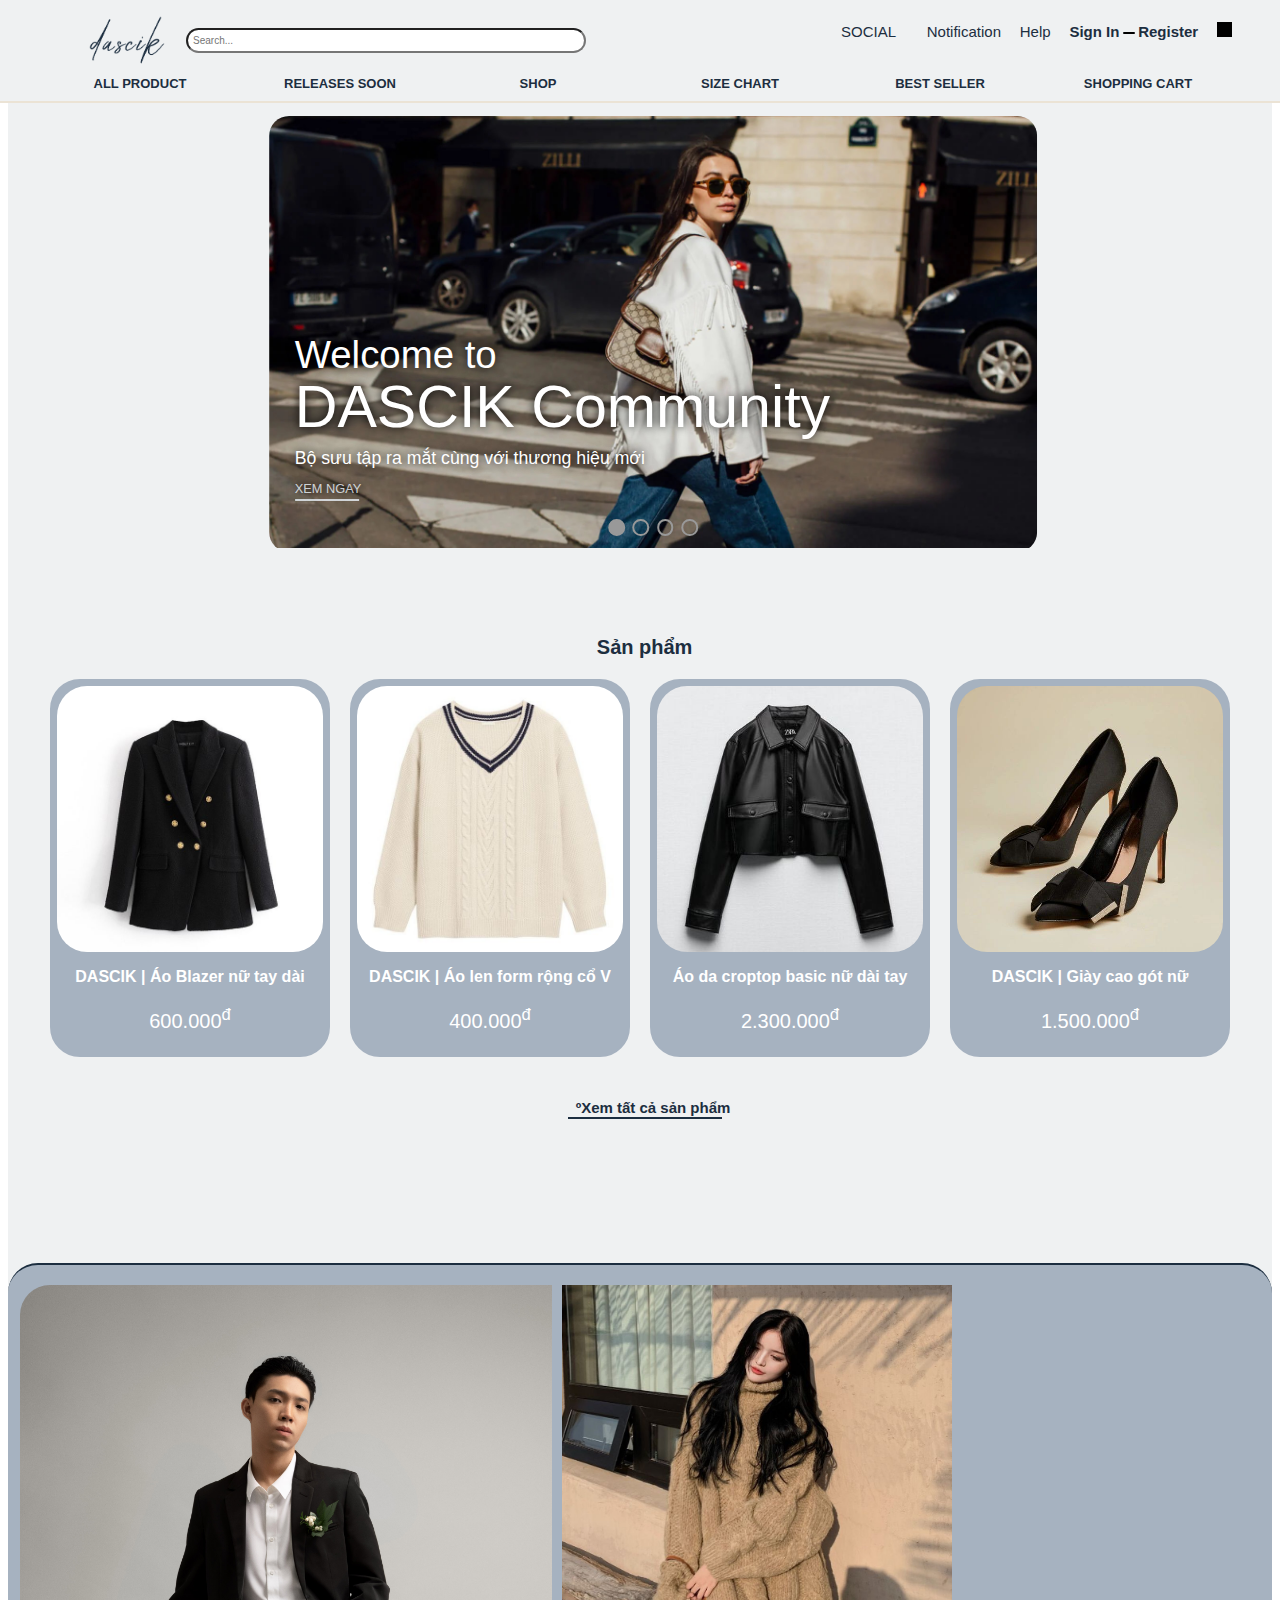
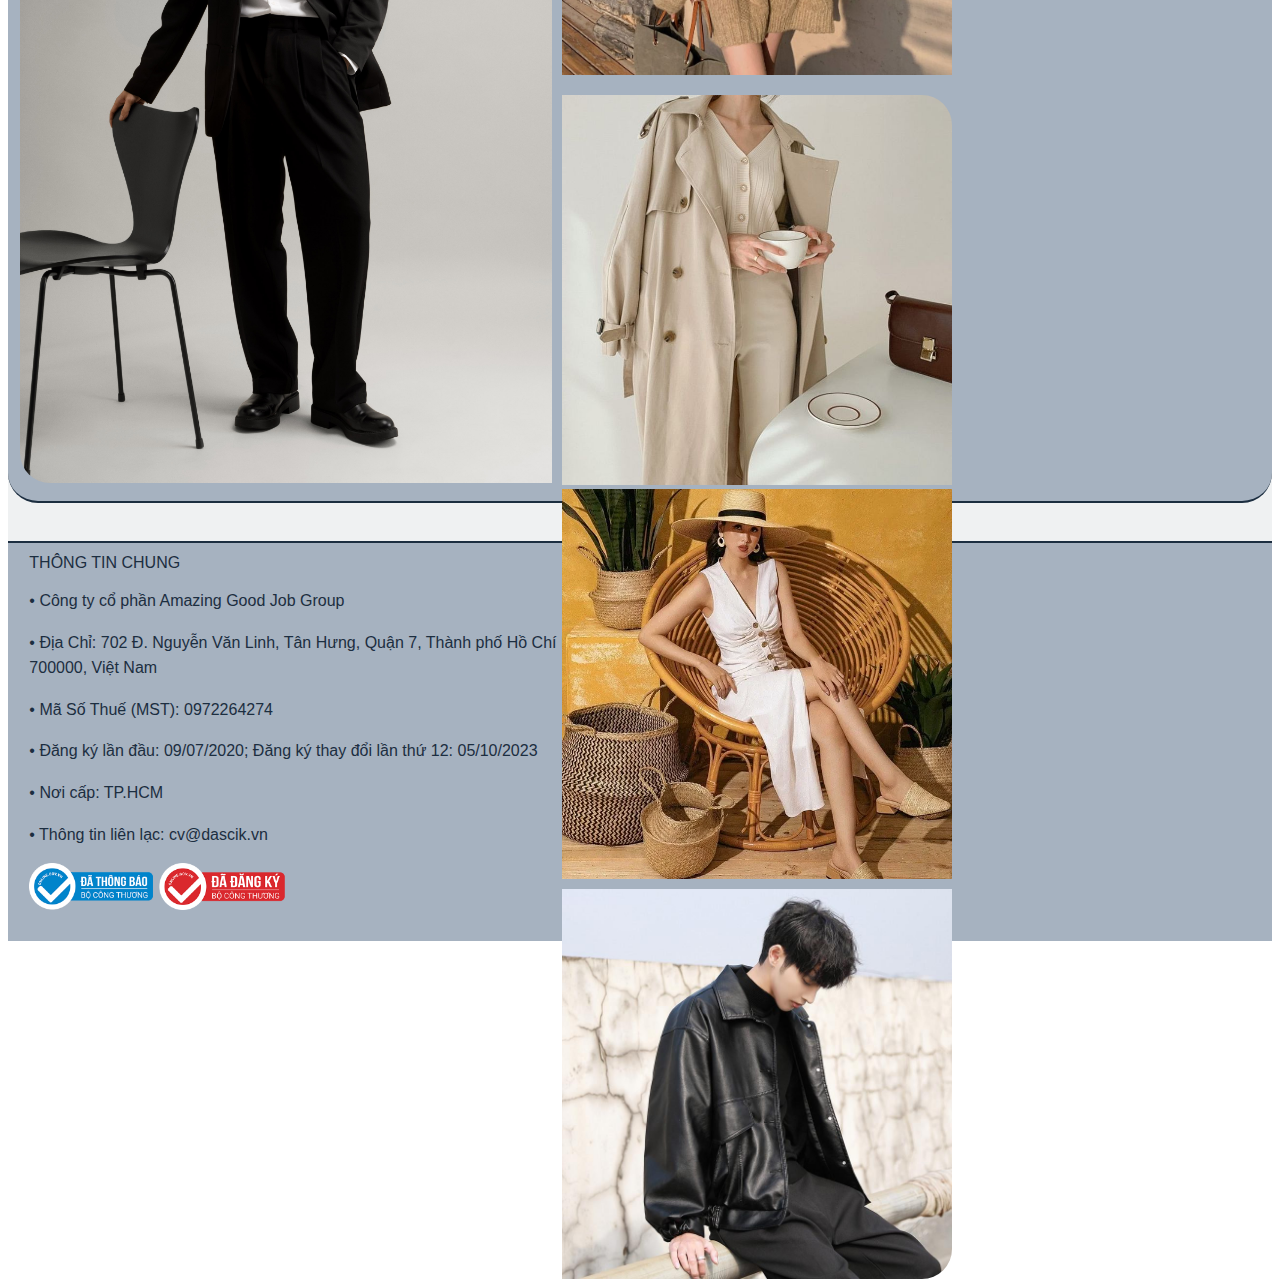
==== index.html @ e576ac77 "upload source code" ====
<!DOCTYPE html>
<html lang="en">

<head>
    <meta charset="UTF-8">
    <meta http-equiv="X-UA-Compatible" content="IE=edge">
    <meta name="viewport" content="width=device-width, initial-scale=1.0">
    <link rel="stylesheet" href="https://cdnjs.cloudflare.com/ajax/libs/normalize/8.0.1/normalize.min.css"
        integrity="sha512-NhSC1YmyruXifcj/KFRWoC561YpHpc5Jtzgvbuzx5VozKpWvQ+4nXhPdFgmx8xqexRcpAglTj9sIBWINXa8x5w=="
        crossorigin="anonymous" referrerpolicy="no-referrer" />
    <link rel="stylesheet" href="/assets/css/base.css">
    <link rel="stylesheet" href="/assets/css/main.css">
    <link rel="stylesheet" href="https://cdnjs.cloudflare.com/ajax/libs/font-awesome/6.4.2/css/all.min.css"
        integrity="sha512-z3gLpd7yknf1YoNbCzqRKc4qyor8gaKU1qmn+CShxbuBusANI9QpRohGBreCFkKxLhei6S9CQXFEbbKuqLg0DA=="
        crossorigin="anonymous" referrerpolicy="no-referrer" />
    <link rel='shortcut icon' href='/assets/Logo Files/For Web/favicon.ico' />
    <title>DASCIK</title>
</head>

<body data-bs-spy="scroll" data-bs-target="#navbar" data-bs-root-margin="0px 0px -40%" data-bs-smooth-scroll="true"
    tabindex="0">
    <svg xmlns="http://www.w3.org/2000/svg" style="display: none;">
        <symbol id="search" xmlns="http://www.w3.org/2000/svg" viewBox="0 0 32 32">
            <title>Search</title>
            <path fill="currentColor"
                d="M19 3C13.488 3 9 7.488 9 13c0 2.395.84 4.59 2.25 6.313L3.281 27.28l1.439 1.44l7.968-7.969A9.922 9.922 0 0 0 19 23c5.512 0 10-4.488 10-10S24.512 3 19 3zm0 2c4.43 0 8 3.57 8 8s-3.57 8-8 8s-8-3.57-8-8s3.57-8 8-8z" />
        </symbol>
        <symbol xmlns="http://www.w3.org/2000/svg" id="user" viewBox="0 0 16 16">
            <path d="M3 14s-1 0-1-1 1-4 6-4 6 3 6 4-1 1-1 1H3Zm5-6a3 3 0 1 0 0-6 3 3 0 0 0 0 6Z" />
        </symbol>
        <symbol xmlns="http://www.w3.org/2000/svg" id="cart" viewBox="0 0 16 16">
            <path
                d="M0 1.5A.5.5 0 0 1 .5 1H2a.5.5 0 0 1 .485.379L2.89 3H14.5a.5.5 0 0 1 .491.592l-1.5 8A.5.5 0 0 1 13 12H4a.5.5 0 0 1-.491-.408L2.01 3.607 1.61 2H.5a.5.5 0 0 1-.5-.5zM5 12a2 2 0 1 0 0 4 2 2 0 0 0 0-4zm7 0a2 2 0 1 0 0 4 2 2 0 0 0 0-4zm-7 1a1 1 0 1 1 0 2 1 1 0 0 1 0-2zm7 0a1 1 0 1 1 0 2 1 1 0 0 1 0-2z" />
        </symbol>
        <svg xmlns="http://www.w3.org/2000/svg" id="chevron-left" viewBox="0 0 16 16">
            <path fill-rule="evenodd"
                d="M11.354 1.646a.5.5 0 0 1 0 .708L5.707 8l5.647 5.646a.5.5 0 0 1-.708.708l-6-6a.5.5 0 0 1 0-.708l6-6a.5.5 0 0 1 .708 0z" />
        </svg>
        <symbol xmlns="http://www.w3.org/2000/svg" id="chevron-right" viewBox="0 0 16 16">
            <path fill-rule="evenodd"
                d="M4.646 1.646a.5.5 0 0 1 .708 0l6 6a.5.5 0 0 1 0 .708l-6 6a.5.5 0 0 1-.708-.708L10.293 8 4.646 2.354a.5.5 0 0 1 0-.708z" />
        </symbol>
        <symbol xmlns="http://www.w3.org/2000/svg" id="cart-outline" viewBox="0 0 16 16">
            <path
                d="M0 1.5A.5.5 0 0 1 .5 1H2a.5.5 0 0 1 .485.379L2.89 3H14.5a.5.5 0 0 1 .49.598l-1 5a.5.5 0 0 1-.465.401l-9.397.472L4.415 11H13a.5.5 0 0 1 0 1H4a.5.5 0 0 1-.491-.408L2.01 3.607 1.61 2H.5a.5.5 0 0 1-.5-.5zM3.102 4l.84 4.479 9.144-.459L13.89 4H3.102zM5 12a2 2 0 1 0 0 4 2 2 0 0 0 0-4zm7 0a2 2 0 1 0 0 4 2 2 0 0 0 0-4zm-7 1a1 1 0 1 1 0 2 1 1 0 0 1 0-2zm7 0a1 1 0 1 1 0 2 1 1 0 0 1 0-2z" />
        </symbol>
        <symbol xmlns="http://www.w3.org/2000/svg" id="quality" viewBox="0 0 16 16">
            <path
                d="M9.669.864 8 0 6.331.864l-1.858.282-.842 1.68-1.337 1.32L2.6 6l-.306 1.854 1.337 1.32.842 1.68 1.858.282L8 12l1.669-.864 1.858-.282.842-1.68 1.337-1.32L13.4 6l.306-1.854-1.337-1.32-.842-1.68L9.669.864zm1.196 1.193.684 1.365 1.086 1.072L12.387 6l.248 1.506-1.086 1.072-.684 1.365-1.51.229L8 10.874l-1.355-.702-1.51-.229-.684-1.365-1.086-1.072L3.614 6l-.25-1.506 1.087-1.072.684-1.365 1.51-.229L8 1.126l1.356.702 1.509.229z" />
            <path d="M4 11.794V16l4-1 4 1v-4.206l-2.018.306L8 13.126 6.018 12.1 4 11.794z" />
        </symbol>
        <symbol xmlns="http://www.w3.org/2000/svg" id="price-tag" viewBox="0 0 16 16">
            <path d="M6 4.5a1.5 1.5 0 1 1-3 0 1.5 1.5 0 0 1 3 0zm-1 0a.5.5 0 1 0-1 0 .5.5 0 0 0 1 0z" />
            <path
                d="M2 1h4.586a1 1 0 0 1 .707.293l7 7a1 1 0 0 1 0 1.414l-4.586 4.586a1 1 0 0 1-1.414 0l-7-7A1 1 0 0 1 1 6.586V2a1 1 0 0 1 1-1zm0 5.586 7 7L13.586 9l-7-7H2v4.586z" />
        </symbol>
        <symbol xmlns="http://www.w3.org/2000/svg" id="shield-plus" viewBox="0 0 16 16">
            <path
                d="M5.338 1.59a61.44 61.44 0 0 0-2.837.856.481.481 0 0 0-.328.39c-.554 4.157.726 7.19 2.253 9.188a10.725 10.725 0 0 0 2.287 2.233c.346.244.652.42.893.533.12.057.218.095.293.118a.55.55 0 0 0 .101.025.615.615 0 0 0 .1-.025c.076-.023.174-.061.294-.118.24-.113.547-.29.893-.533a10.726 10.726 0 0 0 2.287-2.233c1.527-1.997 2.807-5.031 2.253-9.188a.48.48 0 0 0-.328-.39c-.651-.213-1.75-.56-2.837-.855C9.552 1.29 8.531 1.067 8 1.067c-.53 0-1.552.223-2.662.524zM5.072.56C6.157.265 7.31 0 8 0s1.843.265 2.928.56c1.11.3 2.229.655 2.887.87a1.54 1.54 0 0 1 1.044 1.262c.596 4.477-.787 7.795-2.465 9.99a11.775 11.775 0 0 1-2.517 2.453 7.159 7.159 0 0 1-1.048.625c-.28.132-.581.24-.829.24s-.548-.108-.829-.24a7.158 7.158 0 0 1-1.048-.625 11.777 11.777 0 0 1-2.517-2.453C1.928 10.487.545 7.169 1.141 2.692A1.54 1.54 0 0 1 2.185 1.43 62.456 62.456 0 0 1 5.072.56z" />
            <path
                d="M8 4.5a.5.5 0 0 1 .5.5v1.5H10a.5.5 0 0 1 0 1H8.5V9a.5.5 0 0 1-1 0V7.5H6a.5.5 0 0 1 0-1h1.5V5a.5.5 0 0 1 .5-.5z" />
        </symbol>
        <symbol xmlns="http://www.w3.org/2000/svg" id="star-fill" viewBox="0 0 16 16">
            <path
                d="M3.612 15.443c-.386.198-.824-.149-.746-.592l.83-4.73L.173 6.765c-.329-.314-.158-.888.283-.95l4.898-.696L7.538.792c.197-.39.73-.39.927 0l2.184 4.327 4.898.696c.441.062.612.636.282.95l-3.522 3.356.83 4.73c.078.443-.36.79-.746.592L8 13.187l-4.389 2.256z" />
        </symbol>
        <symbol xmlns="http://www.w3.org/2000/svg" id="star-empty" viewBox="0 0 16 16">
            <path
                d="M2.866 14.85c-.078.444.36.791.746.593l4.39-2.256 4.389 2.256c.386.198.824-.149.746-.592l-.83-4.73 3.522-3.356c.33-.314.16-.888-.282-.95l-4.898-.696L8.465.792a.513.513 0 0 0-.927 0L5.354 5.12l-4.898.696c-.441.062-.612.636-.283.95l3.523 3.356-.83 4.73zm4.905-2.767-3.686 1.894.694-3.957a.565.565 0 0 0-.163-.505L1.71 6.745l4.052-.576a.525.525 0 0 0 .393-.288L8 2.223l1.847 3.658a.525.525 0 0 0 .393.288l4.052.575-2.906 2.77a.565.565 0 0 0-.163.506l.694 3.957-3.686-1.894a.503.503 0 0 0-.461 0z" />
        </symbol>
        <symbol xmlns="http://www.w3.org/2000/svg" id="star-half" viewBox="0 0 16 16">
            <path
                d="M5.354 5.119 7.538.792A.516.516 0 0 1 8 .5c.183 0 .366.097.465.292l2.184 4.327 4.898.696A.537.537 0 0 1 16 6.32a.548.548 0 0 1-.17.445l-3.523 3.356.83 4.73c.078.443-.36.79-.746.592L8 13.187l-4.389 2.256a.52.52 0 0 1-.146.05c-.342.06-.668-.254-.6-.642l.83-4.73L.173 6.765a.55.55 0 0 1-.172-.403.58.58 0 0 1 .085-.302.513.513 0 0 1 .37-.245l4.898-.696zM8 12.027a.5.5 0 0 1 .232.056l3.686 1.894-.694-3.957a.565.565 0 0 1 .162-.505l2.907-2.77-4.052-.576a.525.525 0 0 1-.393-.288L8.001 2.223 8 2.226v9.8z" />
        </symbol>
        <symbol xmlns="http://www.w3.org/2000/svg" id="quote" viewBox="0 0 24 24">
            <path fill="currentColor" d="m15 17l2-4h-4V6h7v7l-2 4h-3Zm-9 0l2-4H4V6h7v7l-2 4H6Z" />
        </symbol>
        <symbol xmlns="http://www.w3.org/2000/svg" id="facebook" viewBox="0 0 24 24">
            <path fill="currentColor"
                d="M9.198 21.5h4v-8.01h3.604l.396-3.98h-4V7.5a1 1 0 0 1 1-1h3v-4h-3a5 5 0 0 0-5 5v2.01h-2l-.396 3.98h2.396v8.01Z" />
        </symbol>
        <symbol xmlns="http://www.w3.org/2000/svg" id="youtube" viewBox="0 0 32 32">
            <path fill="currentColor"
                d="M29.41 9.26a3.5 3.5 0 0 0-2.47-2.47C24.76 6.2 16 6.2 16 6.2s-8.76 0-10.94.59a3.5 3.5 0 0 0-2.47 2.47A36.13 36.13 0 0 0 2 16a36.13 36.13 0 0 0 .59 6.74a3.5 3.5 0 0 0 2.47 2.47c2.18.59 10.94.59 10.94.59s8.76 0 10.94-.59a3.5 3.5 0 0 0 2.47-2.47A36.13 36.13 0 0 0 30 16a36.13 36.13 0 0 0-.59-6.74ZM13.2 20.2v-8.4l7.27 4.2Z" />
        </symbol>
        <symbol xmlns="http://www.w3.org/2000/svg" id="twitter" viewBox="0 0 256 256">
            <path fill="currentColor"
                d="m245.66 77.66l-29.9 29.9C209.72 177.58 150.67 232 80 232c-14.52 0-26.49-2.3-35.58-6.84c-7.33-3.67-10.33-7.6-11.08-8.72a8 8 0 0 1 3.85-11.93c.26-.1 24.24-9.31 39.47-26.84a110.93 110.93 0 0 1-21.88-24.2c-12.4-18.41-26.28-50.39-22-98.18a8 8 0 0 1 13.65-4.92c.35.35 33.28 33.1 73.54 43.72V88a47.87 47.87 0 0 1 14.36-34.3A46.87 46.87 0 0 1 168.1 40a48.66 48.66 0 0 1 41.47 24H240a8 8 0 0 1 5.66 13.66Z" />
        </symbol>
        <symbol xmlns="http://www.w3.org/2000/svg" id="instagram" viewBox="0 0 256 256">
            <path fill="currentColor"
                d="M128 80a48 48 0 1 0 48 48a48.05 48.05 0 0 0-48-48Zm0 80a32 32 0 1 1 32-32a32 32 0 0 1-32 32Zm48-136H80a56.06 56.06 0 0 0-56 56v96a56.06 56.06 0 0 0 56 56h96a56.06 56.06 0 0 0 56-56V80a56.06 56.06 0 0 0-56-56Zm40 152a40 40 0 0 1-40 40H80a40 40 0 0 1-40-40V80a40 40 0 0 1 40-40h96a40 40 0 0 1 40 40ZM192 76a12 12 0 1 1-12-12a12 12 0 0 1 12 12Z" />
        </symbol>
        <symbol xmlns="http://www.w3.org/2000/svg" id="linkedin" viewBox="0 0 24 24">
            <path fill="currentColor"
                d="M6.94 5a2 2 0 1 1-4-.002a2 2 0 0 1 4 .002zM7 8.48H3V21h4V8.48zm6.32 0H9.34V21h3.94v-6.57c0-3.66 4.77-4 4.77 0V21H22v-7.93c0-6.17-7.06-5.94-8.72-2.91l.04-1.68z" />
        </symbol>
        <symbol xmlns="http://www.w3.org/2000/svg" id="nav-icon" viewBox="0 0 16 16">
            <path
                d="M14 10.5a.5.5 0 0 0-.5-.5h-3a.5.5 0 0 0 0 1h3a.5.5 0 0 0 .5-.5zm0-3a.5.5 0 0 0-.5-.5h-7a.5.5 0 0 0 0 1h7a.5.5 0 0 0 .5-.5zm0-3a.5.5 0 0 0-.5-.5h-11a.5.5 0 0 0 0 1h11a.5.5 0 0 0 .5-.5z" />
        </symbol>
        <symbol xmlns="http://www.w3.org/2000/svg" id="close" viewBox="0 0 16 16">
            <path
                d="M2.146 2.854a.5.5 0 1 1 .708-.708L8 7.293l5.146-5.147a.5.5 0 0 1 .708.708L8.707 8l5.147 5.146a.5.5 0 0 1-.708.708L8 8.707l-5.146 5.147a.5.5 0 0 1-.708-.708L7.293 8 2.146 2.854Z" />
        </symbol>
        <symbol xmlns="http://www.w3.org/2000/svg" id="navbar-icon" viewBox="0 0 16 16">
            <path
                d="M14 10.5a.5.5 0 0 0-.5-.5h-3a.5.5 0 0 0 0 1h3a.5.5 0 0 0 .5-.5zm0-3a.5.5 0 0 0-.5-.5h-7a.5.5 0 0 0 0 1h7a.5.5 0 0 0 .5-.5zm0-3a.5.5 0 0 0-.5-.5h-11a.5.5 0 0 0 0 1h11a.5.5 0 0 0 .5-.5z" />
        </symbol>
    </svg>
    <!-- Block ELement Modifier ( Chỉnh phần tử trong block) -->
    <div class="webApp">
        <header class="header">
            <div class="grid">
                <!-- Phần logo , search and other thing  -->
                <nav class="header__navbar">
                    <!-- logo -->
                    <ul class="header__navbar-list" style="height: 5rem;">
                        <li class="header__navbar-item">
                            <div style="display: flex; margin-top: -20px;"> <!-- logo and support on the header-->
                                <!-- logo-->
                                <div>
                                    <a href="/"><img class="logo" src="/assets/Logo Files/For Web/png/main.png"
                                            alt=""></a>
                                </div>
                                <!-- search-->
                                <div style="margin-top: 3.8rem; margin-left: 2rem;cursor:default">
                                    <input id="name" type="text" class="input" placeholder="Search...">
                                    <i class="fa-solid fa-magnifying-glass search"></i>

                                    <label for="name">
                                    </label>

                                </div>
                            </div>
                        </li>
                    </ul>
                    <!-- other thing -->
                    <ul class="header__navbar-list header__navbar-other">
                        <li class="header__navbar-item">
                            <span class="header_navbar-title--no-pointer">SOCIAL</span>
                            <a href="https://www.facebook.com/ThieDat/" class="header__navbar-icon-social">
                                <i class="fa-brands fa-facebook"></i>
                            </a>
                            <a href="https://www.instagram.com/th1en_d4t/" class="header__navbar-icon-social">
                                <i class="fa-brands fa-instagram "></i>
                            </a>
                        </li>
                        <li class="header__navbar-item header__navbar-item--notification">
                            <a href="#" class="header__navbar-item-link">
                                <i class="fa-solid fa-bell"></i>
                                Notification
                            </a>
                            <!-- Notification hover -->
                            <div class="header__notification">
                                <header class="header__notification-header">
                                    <h3>Something New!!!</h3>
                                </header>
                                <ul class="header__notification-list">
                                    <li class="header__notification-item header__notification-item--view">
                                        <a href="" class="header__notification-link">
                                            <img src="/assets/images/cargo.jpg" alt="" class="header_notification-img">
                                            <div class="header__notification-info">
                                                <span class="header__notification-name"> DASCIK - CARGO PANT</span>
                                                <span class="header__notification-description"> Quần dài cargo lưng thun
                                                    - jean, kaki - đứng form 4 màu </span>
                                            </div>
                                        </a>
                                    </li>
                                    <li class="header__notification-item header__notification-item--view">
                                        <a href="" class="header__notification-link">
                                            <img src="/assets/images/shirt.jpg" alt="" class="header_notification-img">
                                            <div class="header__notification-info">
                                                <span class="header__notification-name"> KAOS X DASCIK SHIRT</span>
                                                <span class="header__notification-description"> Graffiti T-Shirt
                                                    Streetwear T-Shirt Hip Hop T-shirt Rap</span>
                                            </div>
                                        </a>
                                    </li>
                                    <li class="header__notification-item header__notification-item--view">
                                        <a href="" class="header__notification-link">
                                            <img src="/assets/images/hoodie.jpg" alt="" class="header_notification-img">
                                            <div class="header__notification-info">
                                                <span class="header__notification-name"> DASCIK - HOODIE</span>
                                                <span class="header__notification-description"> Áo hoodie mùa thu sang
                                                    trọng cao cổ. Áo khoác mùa đông dạo phố. Áo hoodie lớn bỏ túi nam
                                                    mùa thu. Áo hoodie nam quần áo</span>
                                            </div>
                                        </a>
                                    </li>
                                </ul>
                                <footer class="header__notification-footer">
                                    <a href="" class="header__notification-footer-btn">
                                        More...
                                    </a>
                                </footer>
                            </div>
                            <!-- End notification hover -->
                        </li>
                        <li class="header__navbar-item">
                            <a href="/comment.html" class="header__navbar-item-link">
                                <i class="fa-solid fa-circle-question"></i>
                                Help
                            </a>
                        </li>
                        <li class="header__navbar-item header__navbar-item--strong header__navbar-item-separate ">
                            <a href="sign.html" class="header__navbar-item-link" style="font-weight: 600;">
                                Sign In
                            </a>
                            <!-- <a href="login.html" class="lgn"></a> -->
                        </li>
                        <li class="header__navbar-item header__navbar-item--strong">
                            <a href="sign.html" class="header__navbar-item-link" style="font-weight: 600;">
                                Register
                            </a>
                        </li>
                        <li class="header__navbar-item header__navbar-item--has-qr ">
                            <img src="/assets/images/square.png" alt="small square" class="square">
                            <div class="header__qr">
                                <img src="/assets/images/qrcode.png" alt="qr_code" class="header__qr-img">
                                <div class="header__qr-shoutout">
                                    <a href="https://davies.vn/" class="header__qr-link" target="_blank">
                                        <img src="/assets/images/logo_ver/davies.png" alt="davies-shop"
                                            class="header__qr-shoutout--davies">
                                    </a>
                                    <a href="https://westyle.vn/" class="header__qr-link" target="_blank">
                                        <img src="/assets/images/logo_ver/westye.png" alt="westye-shop"
                                            class="header__qr-shoutout--westyle">
                                    </a>
                                </div>
                            </div>

                        </li>
                    </ul>
                </nav>
                <!-- mobile bên ngoài -->
                <nav class="out" style="display:flex">
                    <div style="display:flex">
                        <label for="nav-mobile-input" class="nav__bars-btn">
                            <i class="fa-solid fa-bars"></i>
                        </label>
                        <a href="/index.html" class="logo_out">
                            <img src="/assets/Logo Files/For Web/png/main.png" alt="" class="logo_out-link">
                        </a>
                    </div>
                    <div class="search-out">
                        <input id="search_mobile-out" type="text" placeholder="Search...">
                    </div>
                </nav>

                <input type="checkbox" name="" id="nav-mobile-input" class="nav__input">
                <!-- check khi bấm vào icon bar thì ô kích hoạt được ô check  -->

                <label for="nav-mobile-input" class="nav__overlay"></label>
                <!-- nhấn vào thì mất overlay do thẻ label-->

                <nav class="nav__mobile">
                    <label for="nav-mobile-input" class="nav__mobile-close">
                        <i class="fa-solid fa-circle-xmark"></i>
                    </label>
                    <ul class="nav__mobile-list">
                        <hr>
                        <li class="list--item">
                            <a href="/index.html" class="nav__mobile-link">HOME</a>
                        </li>
                        <hr>
                        <li class="list--item">
                            <a href="/all-product.html" class="nav__mobile-link" >ALL PRODUCT</a>
                        </li>
                        <hr>
                        <li class="list--item">
                            <a href="/release-soon.html" class="nav__mobile-link">RELEASES SOON</a>
                        </li>
                        <hr>
                        <li class="list--item">
                            <a href="/size.html" class="nav__mobile-link">SIZE CHART</a>
                        </li>
                        <hr>
                        <li class="list--item">
                            <a href="/shopping-cart.html" class="nav__mobile-link">SHOPPING CART</a>
                        </li>
                        <hr>
                        <li class="list--item">
                            <a href="/comment.html" class="nav__mobile-link">HELP</a>
                        </li>
                        <hr>
                        <li class="list--item">
                            <a href="/sign.html" class="nav__mobile-link">LOGIN - REGISTER</a>
                        </li>
                    </ul>
                    <div class="about">
                        <div class="text">
                            <div class="logo_mobile">
                                <img src="/assets/Logo Files/For Web/png/main.png" alt="logo">
                            </div>
                            <div class="text_mobile">
                                <span class="h_about">ABOUT US:</span><br>
                                <span class="t_about">SERVICES COMPANY LIMITED</span><br>
                                <span class="t_about">Địa chỉ: Đại Học Văn lang CS3,69/68 Đ. Đặng Thuỳ Trâm, Phường 13,
                                    Bình Thạnh, Thành phố Hồ Chí Minh 70000</span>
                            </div>
                        </div>
                        <div class="img">
                            <div class="accept">
                                <span>CHỨNG THỰC</span>
                            </div>
                            <img src="/assets/images/dangky.png" alt="">
                            <img src="/assets/images/chungnhan.png" alt="">
                        </div>
                    </div>
                </nav>
            </div>
            <div class="grid">
                <div class="menu">
                    <ul class="header__menu grid__row">
                        <div class="header__menu-contain">
                            <a href="all-product.html" alt="" class="header__menu-link" target="_parent">
                                <li class="header__menu-link--list">
                                    <div class="header__menu-link--list-name">
                                        <span class="header__menu--list-item">ALL PRODUCT</span>
                                    </div>
                                </li>
                            </a>
                        </div>
                        <div class="header__menu-contain">
                            <a href="/release-soon.html" alt="" class="header__menu-link">
                                <li class="header__menu-link--list">
                                    <div class="header__menu-link--list-name">
                                        <span class="header__menu--list-item">RELEASES SOON</span>
                                    </div>
                                </li>
                            </a>

                        </div>
                        <div class="header__menu-contain">
                            <a href="/all-product.html" alt="" class="header__menu-link">
                                <li class="header__menu-link--list">
                                    <div class="header__menu-link--list-name shop__exist">
                                        <span class="header__menu--list-item ">SHOP</span>
                                        <i id="icon" class="fa-solid fa-chevron-up"></i> <!--icon SHOP-->
                                    </div>
                                    <div class="header__menu--link--list-opt">
                                        <ul class="header__menu--list-item-ele">
                                            <a href="/all-product.html" class="link_opt">
                                                <li class="opt">
                                                    Áo Da
                                                </li>
                                            </a>
                                            <a href="/all-product.html" class="link_opt">
                                                <li class="opt">
                                                    Áo Dạ
                                                </li>
                                            </a>
                                            <a href="/all-product.html" class="link_opt">
                                                <li class="opt">
                                                    Blazer
                                                </li>
                                            </a>
                                            <a href="/all-product.html" class="link_opt">
                                                <li class="opt">
                                                    Áo Len
                                                </li>
                                            </a>
                                            <a href="/all-product.html" class="link_opt">
                                                <li class="opt">
                                                    Váy
                                                </li>
                                            </a>
                                            <a href="/all-product.html" class="link_opt">
                                                <li class="opt">
                                                    Cao Gót
                                                </li>
                                            </a>
                                            <a href="/all-product.html" class="link_opt">
                                                <li class="opt">
                                                    SUIT
                                                </li>
                                            </a>
                                        </ul>
                                    </div>
                                </li>
                            </a>
                        </div>
                        <div class="header__menu-contain">
                            <a href="/size.html" alt="" class="header__menu-link">
                                <li class="header__menu-link--list">
                                    <div class="header__menu-link--list-name">
                                        <span class="header__menu--list-item">SIZE CHART</span>
                                    </div>
                                </li>
                            </a>
                        </div>
                        <div class="header__menu-contain">
                            <a href="" alt="" class="header__menu-link">
                                <li class="header__menu-link--list">
                                    <div class="header__menu-link--list-name">
                                        <span class="header__menu--list-item">BEST SELLER</span>
                                    </div>
                                </li>
                            </a>
                        </div>
                    
                        <div class="header__menu-contain">
                            <a href="shopping-cart.html" alt="" class="header__menu-link" target="_blank">
                                <li class="header__menu-link--list">
                                    <div class="header__menu-link--list-name">
                                        <span class="header__menu--shopingcart--item">SHOPPING CART</span>
                                        <i id="icon" class="fa-solid fa-cart-shopping"></i>
                                    </div>
                                </li>
                            </a>
                        </div>

                    </ul>
                </div>
            </div>
        </header>

        <div class="wrapper">
            <div class="container">
                <div class="blank"></div>
                <div class="btns">
                    <div class="btn btn-left">
                        <i class="fa-solid fa-chevron-left"></i>
                    </div>
                    <div class="btn btn-right">
                        <i class="fa-solid fa-chevron-right"></i>
                    </div>
                </div>
                <div class="slide-show">
                    <div class="list-image">
                        <a href="">
                            <img src="/assets/images/slideShowPic/1.jpg" alt="01"
                                class="image">
                        </a>
                        <a href="">
                            <img src="/assets/images/slideShowPic/2.jpeg" alt="02"
                                class="image">
                        </a>
                        <a href="">
                            <img src="/assets/images/slideShowPic/3.jpg" alt="03"
                                class="image">
                        </a>
                        <a href="">
                            <img src="/assets/images/slideShowPic/5.jpg" alt="04"
                                class="image">
                        </a>
                    </div>
                    <div class="index-images">
                        <div class="index-item index-item-0 active"></div>
                        <div class="index-item index-item-1"></div>
                        <div class="index-item index-item-2"></div>
                        <div class="index-item index-item-3"></div>
                    </div>

                    <div class="noti">
                        <div class="noti-text">
                            <span class="text-0">Welcome to</span>
                            <span class="text-1">DASCIK Community</span>
                        </div>
                        <div class="noti-link">
                            <span class="text-link-0">Bộ sưu tập ra mắt cùng với thương hiệu mới</span>
                            <a href="/release-soon.html" class="small-link"
                                style="text-decoration: none; color: rgba( 240, 248, 255, 0.8)">
                                <span class="text-link-1">XEM NGAY<i class="fa-solid fa-arrow-right"></i></span>
                                <div class="underline"></div>
                            </a>
                        </div>
                    </div>
                </div>

                <div class="category">
                    <header class="h_category">
                        <h1>Sản phẩm</h1>
                    </header>
                    <div class="product-category">
                        <div class="product">
                            <div class="poduct-contain" style="margin-bottom: -10px">
                                <a href="/detail.html" class="product-link">
                                    <img class="sqr-product" src="/assets/images/blazer/4.jpg" alt="Sản phẩm 1">
                                </a>
                            </div>
                            <div style="margin-top: 20px">
                                <h2 class="product-abt">DASCIK | Áo Blazer nữ tay dài </h2>
                                <p>600.000<sup>đ</sup></p>
                            </div>
                        </div>
                        <div class="product">
                            <div style="margin-bottom: -10px">
                                <a href="/detail.html" class="product-link">
                                    <img class="sqr-product" src="/assets/images/áo len/áo len/4.jpg" alt="Sản phẩm 2">
                                </a>
                            </div>
                            <div style="margin-top: 20px">
                                <h2 class="product-abt">DASCIK | Áo len form rộng cổ V</h2>
                                <p>400.000<sup>đ</sup></p>
                            </div>
                        </div>
                        <div class="product">
                            <div style="margin-bottom: -10px">
                                <a href="/detail.html" class="product-link">
                                    <img class="sqr-product" src="/assets/images/áo da/áo da/s7.png" alt="Sản phẩm 3">
                                </a>
                            </div>
                            <div style="margin-top: 20px">
                                <h2 class="product-abt">Áo da croptop basic nữ dài tay</h2>
                                <p>2.300.000<sup>đ</sup></p>

                            </div>
                        </div>
                        <div class="product">
                            <div style="margin-bottom: -10px">
                                <a href="/detail.html" class="product-link">
                                    <img class="sqr-product" src="/assets/images/cao gót/1.png" alt="Sản phẩm 4">
                                </a>
                            </div>
                            <div style="margin-top: 20px">
                                <h2 class="product-abt">DASCIK | Giày cao gót nữ </h2>
                                <p>1.500.000<sup>đ</sup></p>

                            </div>
                        </div>
                        <footer class="category_end">
                            <h2><a href="/all-product.html">&ordm;Xem tất cả sản phẩm</a></h2>
                            <div class="underline-1"></div>
                        </footer>
                    </div>
                    <script src="/assets/js/index.js"></script>

                    <div class="all-product">
                        <div class="product-imgs">
                            <img src="/assets/images/vest.jpg" alt="" class="big-img">
                            <!-- overlay big pic -->
                            <div class="main-big-overlay">
                                <a href="/all-product.html" class="overlay-big"> <!-- link big img-->
                                    <div class="overlay-text">
                                        <span>VEST</span>
                                    </div>
                                </a>
                            </div>
                            <!-- end overlay big pic -->
                        </div>
                        
                        <div class="overlay-pic-link" >
                            <div class=" product-imgs-2 sml-1">
                                <img src="/assets/images/len.jpg" alt="" class="img-item">
                                <!-- overlay -->
                                <div class="main-sml-overlay-1">
                                    <a href="/all-product.html" class="overlay-small-1"> <!-- link -->
                                        <div class="overlay-text-1">
                                            <span>ÁO LEN</span>
                                        </div>
                                    </a>
                                </div>
                            </div>
                            <div class=" product-imgs-2 sml-2">                            
                                <img src="/assets/images/áo dạ/5.jpg" alt="" class="img-item"
                                    style="border-top-right-radius: 30px ;">
                                <!-- overlay small pic -->
                                <div class="main-sml-overlay-2">
                                    <a href="/all-product.html" class="overlay-small-2"> <!-- link -->
                                        <div class="overlay-text-2">
                                            <span>ÁO DẠ</span>
                                        </div>
                                    </a>
                                </div>
                                <!-- end overlay small pic -->
                            </div>
                            <div class=" product-imgs-2 sml-3" style="margin-top:0.4rem">
                                <div class="sml-imgs">
                                    <img src="/assets/images/dress.webp" alt="" class="img-item">
                                </div>
                                <div class="main-sml-overlay-3">
                                    <a href="/all-product.html" class="overlay-small-3"> <!-- link -->
                                        <div class="overlay-text-3">
                                            <span>ĐẦM</span>
                                        </div>
                                    </a>
                                </div>
                            </div>
                            <div class=" product-imgs-2 sml-4" style="margin-top:0.4rem">
                                <div class="sml-imgs">
                                    <img src="/assets/images/da.jpg" alt="" class="img-item"
                                    style="border-bottom-right-radius: 30px ;">
                                </div>
                                <!-- overlay small pic -->
                                <div class="main-sml-overlay-4">
                                    <a href="/all-product.html" class="overlay-small-4"> <!-- link -->
                                        <div class="overlay-text-4">
                                            <span>ÁO DA</span>
                                        </div>
                                    </a>
                                </div>
                                <!-- end overlay small pic -->
                            </div>
                            <!-- <div class=" product-imgs-2" style="margin-top:0.4rem">
                                <div class="sml-imgs">
                                    <img src="/assets/images/len.jpg" alt="" class="img-item">
                                </div>
                                <div class="sml-imgs">
                                    <img src="/assets/images/cao gót/1.jpg" alt="" class="img-item">
                                </div>
                            </div> -->
                        </div>

                    </div> 
                    <!-- end all product -->
                </div>
            </div>
        </div>
        <div class="blank"></div>
        <div class="blank"></div>
        <div class="blank"></div>
        <!-- <img src="/assets/images/cargo.jpg" alt=""> -->
        <div class="footer">
            <div class="footer-content">
                <div class="content">
                    <h1 class="head-footer">THÔNG TIN CHUNG</h1>
                    <div class="content-1">
                        <p>&#8226; Công ty cổ phần Amazing Good Job Group</p>
                    </div>
                    <div class="content-1">
                        <p>&#8226; Địa Chỉ: 702 Đ. Nguyễn Văn Linh, Tân Hưng, Quận 7, Thành phố Hồ Chí Minh 700000, Việt Nam</p>
                    </div>
                    <div class="content-1">
                        <p>&#8226; Mã Số Thuế &#40;MST&#41;: 0972264274  </p>
                    </div>
                    <div class="content-1">
                        <p>&#8226; Đăng ký lần đầu: 09/07/2020; Đăng ký thay đổi lần thứ 12: 05/10/2023</p>
                    </div>
                    <div class="content-1">
                        <p>&#8226; Nơi cấp: TP.HCM</p>
                    </div>
                    <div class="content-1">
                        <p>&#8226; Thông tin liên lạc: cv@dascik.vn</p>
                    </div>
                    <div class="content-1">
                        <img src="/assets/images/chungnhandangky.png" alt="">
                    </div>
                </div>

                <div class="content">
                    <h1 class="head-footer">HỖ TRỢ KHÁCH HÀNG</h1>
                    <div class="content-1">
                        <p>&#8226; Chính sách bảo mật thông tin</p>
                    </div>
                    <div class="content-1">
                        <p>&#8226; Thanh toán và giao nhận</p>
                    </div>
                    <div class="content-1">
                        <p>&#8226; Chính sách khách hàng thân thiết</p>
                    </div>
                    <div class="content-1">
                        <p>&#8226; Quy định kiểm hàng/ đổi trả / bảo hành</p>
                    </div>
                </div>
                
            </div>
        </div>
    </div>
</body>

</html>
---- assets/css/base.css ----
:root {
    --white-color: #fff;
    --black-color: #000;
    --text-color: #333;
    --primary-color: #000;
    --grey-color:rgba(102, 102, 102,0.6);
    --dg-color:#1C2E40;
    --product-color:#C1B29B;
    --bg-color: #eff1f2;
    --footer-color:#A6B2C0;
}
* {
    box-sizing: inherit; /* các element trong cả chương trình kế thừa html */
}

html {
    /* Hack pixel */
    font-size: 62.5%;
    line-height: 1.8rem ;
    font-family: HelveticaNeue, "Helvetica Neue", Helvetica, Arial, sans-serif;
    box-sizing: border-box;
}

.grid {
    width: 120rem;
    max-width: 100%;
    margin: 0 auto;
}

.grid__full-width {
    width: 100%;
}

.grid__row {
    display: flex;
    flex-wrap: wrap;
}

/* Animation  */
@keyframes fadeIn {
    from {
        opacity: 0;
    } 
    to {
        opacity: 1;
    }
}
@keyframes headerNotificationGrow {
    from {
        opacity: 0;
        transform: scale(0);
    }
    to {
        opacity: 1;
        transform: scale(1);
    }
}
@keyframes headerProductGrow {
    from {
        opacity: 0;
        transform: scale(0);
    }
    to {
        opacity: 1;
        transform: scale(1);
    }
}
---- assets/css/main.css ----
.header {
  height: 103px;
  background: #eff1f2;
  position: fixed;
  left: 0;
  top: 0;
  right: 0;
  z-index: 1;
  border-bottom: 2px solid #ebe3d5;
}
.header__navbar {
  display: flex;
  justify-content: space-between;
  align-items: center;
}
/* ddeer tam nho xoa */
/* .menu {
    display:none;
}

.header__navbar {
    display: none;
} */
/*  */
/* mobile bar  */

.nav__bars-btn {
  width: 13px;
  color: #1c2e40;
  display: none;
  margin-left: 20px;
}
.nav__bars-btn i {
  margin-top: 20px;
  font-size: 20px;
  margin-top: 2.5rem;
}
.nav__overlay {
  position: fixed;
  top: 0;
  right: 0;
  bottom: 0;
  left: 0;
  background-color: rgba(0, 0, 0, 0.3);
  display: none;
}
.logo_out,
.search-out {
  display: none;
}
/* body */
.wrapper {
  margin-top: 103px;
}
@media (max-width: 1070px) {
  .nav__bars-btn {
    display: block;
  }
  .logo_out,
  .search-out {
    display: block;
  }
  .header__navbar {
    display: none;
  }
  .menu {
    display: none;
  }
  .header {
    height: 8rem;
  }
  .wrapper {
    margin-top: 80px;
  }
}
.nav__mobile {
  position: fixed;
  top: 0;
  bottom: 0;
  left: 0;
  width: 250px;
  max-width: 100%;
  background: #fff;
  transform: translateX(-100%);
  overflow-y: scroll;
}
::-webkit-scrollbar {
  width: 1rem;
}
::-webkit-scrollbar-thumb {
  background-color: var(--grey-color);
  border-radius: 5px;
}
.nav__mobile-list {
  margin-top: 6rem;
  padding-left: 0;
  margin-bottom: 0;
}
.nav__mobile-link {
  text-decoration: none;
  color: #333;
  display: block;
  padding: 8px 0;
  font-size: 1.4rem;
  margin-left: 2rem;
}
.nav__mobile-close {
  font-size: 1.4rem;
  color: #666;
  position: absolute;
  top: 1rem;
  right: 1rem;
}
.nav__mobile-close i {
  display: block;
  padding: 10px 0px 10px 240px;
}
.nav__input:checked ~ .nav__overlay {
  /* hiện lên thẻ overlay */
  display: block;
}
.nav__input:checked ~ .nav__mobile {
  transform: translateX(0%);
  animation: headerNotificationGrow ease-in-out 0.35s;
  transform-origin: left;
}
.nav__input {
  display: none;
}

.header__mobile-bar {
  color: var(--white-color);
}
.header__mobile {
  font-size: 40px;
  list-style: none;
}
.list--item {
  list-style: none;
  font-weight: 550;
}
.list--item:hover {
  background-color: var(--grey-color);
}
.list--item:hover .nav__mobile-link {
  color: var(--bg-color);

}
.about {
  background-color: #EFF1F2;
}
.about span {
  color: var(--black-color);
}
.text {
  display: flex;
  flex-direction: column;
}
.logo_mobile img {
  align-items: center;
  width: 100px;
  margin-left: 30%;
  margin-top: 1rem;
}
.h_about {
  font-weight: 550;
  margin-left: 1rem;
}
.t_about {
  font-weight: 550;
  margin-left: 1.5rem;
  /* color: rgba(255, 255, 255, 0.3); */
}
.img img {
  width: 150px;
  margin-left: 10%;
}
.img {
}
.accept span {
  font-weight: 600;
  margin-left: 1rem;
  color: var(--white-color);
  margin-left: 30%;
}

.logo_out-link {
  width: 8rem;
  margin-left: 30%;
  margin-top: 1.5rem;
}
.search-out {
  margin-left: 6rem;
  margin-top: 2.5rem;
}
#search_mobile-out {
  padding: 5px;
  font-weight: 550;
  flex: 1;
  width: 50vw;
  border-radius: 999px;
}

/*  end mobile */

.logo {
  height: 5rem;
  margin-top: 2.5rem;
  
}
.input {
  padding: 0.5rem;
  font-size: 1rem;
  margin-bottom: -1rem;
  min-width: 400px;
  flex-grow: 1;
  border-radius: 999px; /* search hình tròn */
  overflow: hidden;
}
.search {
  /* padding: 1rem; */
  /* color: #ccc; */
}
.header__navbar-list,
.header__navbar-item {
  list-style: none;
}
/* Hover */
.header__navbar-item:hover,
.header__navbar-item-link:hover,
.header__navbar-icon-social:hover .header__qr-img:hover {
  /* color: rgba(255,255 ,255 ,0.7); */
  color: orange;
  cursor: pointer;
}
.square:hover {
  padding: 1px;
}
/* end  */
.header__navbar-item {
  margin: 0 8px;
  position: relative;
  min-height: 26px;
  
}
.header__navbar-item--has-qr:hover .header__qr {
  /* hover qr */
  display: block;
  z-index: 1;
}
.header__navbar-item--logo {
  height: 100px;
  width: 150px;
}
/* .header__navabr-list {
    margin-left: -4rem;
} */
.header__navbar-item,
.header__navbar-item-link {
  display: inline-block;
  font-size: 1.5rem;
  color: #1c2e40;
  text-decoration: none;
  font-weight: 400;
}
.header__navbar-item--strong {
  font-weight: 550;
}

.header__navbar-item-separate::after {
  content: "";
  display: block;
  position: absolute;
  height: 2px;
  width: 12px;
  background-color: var(--black-color);
  border-radius: 999px;
  right: -16px;
  top: 40%;
  transform: translateY(-50%);
}

.header__navbar-icon-social {
  color: #1c2e40;
  text-decoration: none;
  margin: 0 3px;
}

.header_navbar-title--no-pointer {
  cursor: text;
  color: #1c2e40;
}
.square {
  width: 1.5rem;
}
/* Header QR */
.header__qr {
  display: none;
  position: absolute;
  right: 0;
  top: 120%;
  animation: fadeIn ease-in 0.25s;
}
.header__qr::before {
  content: "";
  position: absolute;
  width: 100%;
  height: 20px;
  display: block;
  /* background-color: blue; */
  top: -18px;
}
.header__qr::after {
  position: absolute;
}
.header__qr-img {
  background-color: var(--white-color);
  width: 200px;
  border: 1px solid #1c2e40;
  border-radius: 2px;
}

.header__qr-shoutout {
  display: flex;
  justify-content: space-between;
}

.header__qr-shoutout--davies,
.header__qr-shoutout--westyle {
  height: 25px;
}

.header__qr-shoutout--westyle {
  padding: 0 12px;
  border: 1px solid #1c2e40;
}

/* Notification */
.header__notification {
  position: absolute;
  top: 150%;
  width: 400px;
  background-color: var(--white-color);
  right: 0;
  border: 1px solid #000;
  display: none;
  /* animation: fadeIn ease-in 0.25s; */
  cursor: default;
  animation: headerNotificationGrow ease-in 0.2s;
  transform-origin: 80% top;
  /* user-select : none - khong cho ng dung copy */
}

.header__notification::before {
  content: "";
  position: absolute;
  width: 100px;
  height: 30px;
  display: block;
  /* background-color: blue; */
  top: -24px;
  right: 0;
}
.header__notification::after {
  content: "";
  /* background-color: orange; */
  position: absolute;
  border-width: 30px 20px;
  border: 17px solid;
  top: -35px;
  right: 12px;
  border-color: transparent transparent var(--black-color) transparent;
}

.header__navbar-item--notification:hover .header__notification {
  display: block;
  z-index: 1;
}
.header__notification-header {
  height: 40px;
  background-color: var(--white-color);
}
.header__notification-header h3 {
  color: #666;
  margin: 0 0 0 12px;
  font-weight: 550;
  font-size: 1.5rem;
  line-height: 40px;
  /* text-align: center; */
}

.header__notification-list {
  padding-left: 0;
  font-family: Cambria;
}

.header__notification-item {
  display: flex;
}
/* hover */
.header__notification-item:hover {
  background-color: rgba(102, 102, 102, 0.2);
}

.header__notification-item--view {
  background-color: rgba(102, 102, 102, 0.3);
}

.header__notification-link {
  display: flex;
  width: 100%;
  padding: 12px;
  text-decoration: none;
}

.header_notification-img {
  width: 48px;
  object-fit: contain;
}

.header__notification-info {
  margin-left: 12px;
}

.header__notification-name {
  display: block;
  font-size: 1.6rem;
  color: #1c2e40;
  font-weight: 550;
}

.header__notification-description {
  display: block;
  font-size: 1.4rem;
  color: #666;
  line-height: 2rem;
}

.header__notification-footer {
  display: flex;
  /* padding: 4px 16px; */
}

.header__notification-footer-btn {
  text-decoration: none;
  padding: 10px 0;
  color: #666;
  font-weight: 550;
  margin: auto;
  width: 100%;
  text-align: center;
}

/* menu navbar */
.header__menu {
  /* color: var(--white-color); */
  display: flex;
  list-style: none;
  justify-content: space-around;
  /* background-color: gray; */
  padding: 8px 0 8px;
  margin-top: 1px;
  font-size: 13px;
}
.header__menu-contain {
  flex: 1;
  /* justify-content: center; */
  align-items: center;
  margin-top: 2px;
  position: relative;
}
.header__menu-link--list-name {
  text-align: center;
  padding: 10px;
  justify-content: center;
  margin-top: -1.6rem;
  font-size: 13px;
  font-weight: 550;
}

.header__menu-link--list-name:hover {
  background: #a5bdc5;
  color: #c67321;
}
/* .header__menu-link--list-name {
    pos
} */
#icon {
  margin-left: 4px;
}

.header__menu-link {
  text-decoration: none;
  color: #1c2e40;
}

.header__menu-icon {
  color: var(--white-color);
}

.header__menu--list-item-ele {
  margin-top: 2.2rem;
  padding-left: 0;
  list-style: none;
  line-height: 3rem;
  /* text-align: center; */
  top: 0;
  /* padding: auto; */
  position: absolute;
  /* padding: 10px; */
  /* display: block; */
  width: 100%;
  border: 1px solid #666;
  border-radius: 2px;
  /* display: none; */
  z-index: 1;
  animation: headerProductGrow ease-out 0.25;
}
.header__menu--link--list-opt {
  /* position: relative; */
  display: none;
  animation: fadeIn ease-in 0.2s;
}
.opt {
  padding: 5px 5px 5px 10px;
  background-color: var(--white-color);
}
.link_opt {
  display: block;
  text-decoration: none;
  color: var(--black-color);
}
.link_opt:hover {
  color: orange;
  background: rgba(102, 102, 102, 0.3);
}
/* hover hiện menu của shop */
.header__menu-link--list:hover .header__menu--link--list-opt {
  display: block;
}

/* container */
.wrapper {
}
.container {
  justify-content: center;
  display: flex;
  height: 200rem;
  /* align-items: center; */
  /* justify-content: center; */
  /* box-sizing: border-box; */
  /* margin-top: 103px; */
  background-color: var(--bg-color);
  margin-top: 2rem;
  flex-direction: column;
}
.blank {
  padding: 0.5vw;
  background-color: var(--bg-color);
}
.slide-show {
  /* background-color: var(--grey-color); */
  width: 60vw;
  overflow: hidden;
  position: relative;
  transform: translateX(34%);
  display: flex;
  margin-top: -0rem;
  border-radius: 20px;
  
}
.list-image {
  display: flex;
  transform: translateX();
  transition: ease-in-out 0.5s;
  margin: 0;
  padding: 0;
  box-sizing: border-box;
  /* margin-bottom: 100px */
}
.image {
  /* height: 76vh; */
  width: 60vw;
  
}
.btn:hover {
  color: var(--product-color);
}
.btn {
  font-size: 4.4vw;
  color: var(--dg-color);
  position: absolute;
  top: 50%;
  transform: translateY(-50%);
  transition: 0.5s;
  cursor: pointer;
}
.btn-right {
  right: 0;
  margin-right: 12vw;
}
.btn-left {
  left: 0;
  margin-left: 12vw;
}
.index-images {
  position: absolute;
  bottom: 1vw;
  display: flex;
  left: 50%;
  transform: translateX(-50%);
}
.index-item {
  /* background-color: #999; */
  padding: 0.5vw;
  margin: 0.3vw;
  border-radius: 50%;
  border: 0.2vw solid #999;
}
.active {
  background-color: #999;
}
.noti {
  position: absolute;
  /* color: rgba(240, 248, 255, 0.8); */
  color:var(--white-color);
  text-shadow:0px 0px 10px #000;
  margin-top: 6vw;
  margin-left: 2vw;
  font-family: Impact, Haettenschweiler, "Arial Narrow Bold", sans-serif;
}
.noti-text {
  display: flex;
  flex-direction: column;
}
.text-0 {
  margin-top: 12vw;
  font-size: 3vw;
}
.text-1 {
  font-size: 4.618vw;
  margin-top: 2.618vw;
}
.noti-link {
  font-weight: 500;
  display: flex;
  flex-direction: column;
  font-family: "Segoe UI", Tahoma, Geneva, Verdana, sans-serif;
}
.text-link-1:hover {
  color: var(--white-color);
}
.text-link-0 {
  margin-top: 2.618vw;
  font-size: 1.382vw;
  margin-bottom: 1vw;
}
.text-link-1 {
  font-size: 1vw;
  /* text-decoration: underline; */
}
.underline {
  width: 5vw;
  height: 0.2vh;
  background-color: rgba(240, 248, 255, 0.8);
}

/* sản phẩm */
.product-category {
  display: flex;
  flex-wrap: wrap;
  justify-content: space-between;
  max-width: 1200px; /* Điều chỉnh kích thước tối đa của danh mục sản phẩm */
  margin: 0 auto;
  margin-bottom: 16vh;
}

.product {
  flex: 0 0 calc(25% - 20px); /* Điều chỉnh kích thước của sản phẩm và khoảng cách giữa chúng */
  border: 1px solid var(--dg-color);
  padding: 5px;
  border: 2px solid #A6B2C0;
  /* border-top-right-radius: 30px;
  border-bottom-left-radius: 30px; */
  border-radius: 30px;
  background-color: #A6B2C0;
  text-align: center;
  margin: 10px;
  box-sizing: border-box; /* Để tránh lỗi giữa các sản phẩm */
  transform: scale(1);
  transition: all 0.5s;
  /* height: ; */
}
.product:hover {
  transform: scale(1.1);
}

.product img {
  max-width: 100%;
  /* border-top-right-radius: 30px; */
  border-radius: 30px;
}

.product h2 {
  font-size: 18px; /* Điều chỉnh kích thước tiêu đề */
  margin: 10px 0;
}

.product p {
  font-size: 2rem; /* Điều chỉnh kích thước mô tả */
  /* margin-right: 120px; */
}
.product h2 {
  margin-right: 140px;
  width: 100%;
  font-size: 16px;

}
.h_category {
    margin-left: 46vw;
    color: var(--dg-color);
}
.category {
    margin-top: 8vh;
    color: var(--white-color);
    font-family: "Segoe UI", Tahoma, Geneva, Verdana, sans-serif;
    
}
.underline-1 {
    width: 12vw;
    height: 0.2vh;
    background-color: var(--dg-color)
  }
.category_end h2 {
    margin-bottom: 0;
    margin-left: 0.6vw;
}
.category_end h2 a {
    text-decoration: none;
    color: var(--dg-color);
}
.product-link {
    text-decoration: none;
    color: var(--white-color);
}
/* .sqr-product {
  transform: scale(1);
  transition: all 0.5s;
}
.sqr:hover {
  transform: scale(1.1);
} */
.category_end {
    margin-top: 20px;
    margin-left: 44%;
}
/* Sử dụng media query để định dạng sản phẩm trên màn hình nhỏ hơn */

@media (max-width: 768px) {
  .product {
    flex: 0 0 calc(50% - 20px);
  }
}

.all-product  {
  /* width: 135.6rem; */
  height: 84rem;
  background-color: #A6B2C0;
  display: flex;
  /* flex-direction: column; */
  /* flex-wrap: wrap; */
  /* align-items: center; */
  /* justify-content: center; */
  border-radius: 30px;
  /* margin-left: 2rem;
  margin-right: 2rem; */
  border-top: 2px solid var(--dg-color);
  border-bottom: 2px solid var(--dg-color);

}
.big-img {
  height: 79.8rem;
  border-top-left-radius:30px ;
  border-bottom-left-radius:30px ;
  cursor: pointer;
}
.overlay-pic-link {
  display: flex;
  flex-wrap: wrap;
}
.product-imgs {
  margin-top: 2rem;
  margin-left: 1.2rem;
  position: relative;
  
}
/* hover ảnh lớn */
.main-big-overlay {
  position: absolute;
  top:0;
  display: none;
}
.product-imgs:hover .main-big-overlay {
  display: block;
}
/* end hover ảnh lớn */
.product-imgs-2 {
  position: relative;
  display: flex;
  flex-wrap: wrap;
  margin-top: 2rem;
  /* margin-left: 0.5rem; */
}
.img-item {
  /* width: 30rem; */
  height: 39rem ;
  margin-left: 1rem;
  cursor: pointer;
}
/* -=================== overlay pic =================-*/
.overlay-big{
  position: absolute;
  width: 53.2rem;
  height: 79.8rem;
  background-color: var(--grey-color);
  top:0;
  border-top-left-radius:30px ;
  border-bottom-left-radius:30px ;
  /* margin-right: 200rem; */

}
.overlay-small-1{
  position: absolute;
  width: 39rem;
  height: 39rem;
  background-color: var(--grey-color);
  margin-left: 1rem ;
  transition: opacity 0.3;
}
.main-sml-overlay-1 {
  position:absolute;
  /* display: none; */
  opacity: 0;
}
.sml-1:hover .main-sml-overlay-1 {
  /* display: block; */
  opacity: 1;
}
.overlay-small-2{
  position: absolute;
  width: 39rem;
  height: 39rem;
  background-color: var(--grey-color);
  margin-left: 1rem ;
  /* margin-left: 41rem; */
  border-top-right-radius: 30px ;
}
.main-sml-overlay-2 {
  position: absolute;
  left: 0;
  opacity: 0;
}
.sml-2:hover .main-sml-overlay-2 {
  opacity: 1;
}
.overlay-small-3{
  position: absolute;
  width: 39rem;
  height: 39rem;
  background-color: var(--grey-color);
  margin-left: 1rem ;
}
.main-sml-overlay-3 {
  position: absolute;
  opacity: 0;
}
.sml-3:hover .main-sml-overlay-3 {
  opacity: 1;
}
.overlay-small-4{
  position: absolute;
  width: 39rem;
  height: 39rem;
  background-color: var(--grey-color);
  margin-left: 1rem ;
  /* margin-left: 41rem; */
  border-bottom-right-radius: 30px ;
}
.main-sml-overlay-4 {
  position: absolute;
  left: 0;
  opacity: 0;
}
.sml-4:hover .main-sml-overlay-4 {
  opacity: 1;
}
/* =================== overlay text */
.overlay-text {
  font-size: 15rem;
  font-weight: 550;
  justify-content: center;
  /* align-items: center; */
  display: flex;
  margin-top: 30rem;
}
.overlay-text span {
  align-items: center;
  color: rgba(28,46,64,1);
}

.overlay-text-1 {
  font-size: 8rem;
  font-weight: 550;
  justify-content: center;
  /* align-items: center; */
  display: flex;
  margin-top: 20rem;
}
.overlay-text-1 span {
  align-items: center;
  color: rgba(28,46,64,1);
}

.overlay-text-2 {
  font-size: 8rem;
  font-weight: 550;
  justify-content: center;
  /* align-items: center; */
  display: flex;
  margin-top: 20rem;
}
.overlay-text-2 span {
  align-items: center;
  color: rgba(28,46,64,1);
}

.overlay-text-3 {
  font-size: 8rem;
  font-weight: 550;
  justify-content: center;
  /* align-items: center; */
  display: flex;
  margin-top: 20rem;
}

.overlay-text-3 span {
  align-items: center;
  color: rgba(28,46,64,1);
}

.overlay-text-4 {
  font-size: 8rem;
  font-weight: 550;
  justify-content: center;
  /* align-items: center; */
  display: flex;
  margin-top: 20rem;
}
.overlay-text-4 span {
  align-items: center;
  color: rgba(28,46,64,1);
}

.overlay-small-1,.overlay-small-2,
.overlay-small-3,.overlay-small-4,.overlay-big {
  text-decoration: none;
  /* display: none; */
  transition:  fadeIn ease-in 0.3s;
}
.footer {
  height: 40rem;
  background-color: #A6B2C0;
}
.footer-content {
  /* background: var(--footer-color); */
  height: 40rem;
  /* border-top-left-radius:30px ;
  border-top-right-radius:30px ; */
  border-top: 2px solid var(--dg-color);
  display: flex;
  justify-content: space-evenly;
}
.content {
  width: 60rem;
  background-color: #A6B2C0;
  /* background-color: var(--grey-color); */
  height: 38rem;
  font-family: "Segoe UI", Tahoma, Geneva, Verdana, sans-serif;

}
.head-footer {
  font-size: 1.6rem;
  color: var(--dg-color);
  font-weight: 450;
}
.content-1{
  color: var(--dg-color);
  font-size: 1.6rem ;
  line-height: 1.6;
}
.content-1 img {
  width: 26rem;
}
@media (max-width: 900px) {
  .container {
    height: 200rem;
  }
  .big-img {
  height: 40rem;
  }
  .overlay-big {
    height: 40rem;
    width: 26.7rem;
  }
  .overlay-text {
    font-size: 6rem;
  }
  .img-item {
    height: 20rem;
  }
  .overlay-small-1,.overlay-small-2,
  .overlay-small-3,.overlay-small-4 {
    height: 20rem;
    width: 20rem;
  }
  .overlay-text-1,.overlay-text-2,
  .overlay-text-3,.overlay-text-4 {
    font-size: 4rem ;
    /* justify-content: center; */
  }
  .overlay-text-1 span {
    margin-top: -10rem;
  }
  .overlay-text-2 span {
    margin-top: -10rem;
  }
  .overlay-text-3 span {
    margin-top: -10rem;
  }
  .overlay-text-4 span {
    margin-top: -10rem;
  }
  .all-product {
    height: 44rem;
  }
  .btn-left,.btn-right {
    margin-top: -6rem;
  }
}
@media (max-width: 500px) {
  .container {
    height: 150rem;
  }
  .big-img {
  height: 30rem;
  }
  .overlay-big {
    height: 30rem;
    width: 20rem;
  }
  .overlay-text {
    font-size: 4rem;
  }
  .overlay-text span {
    margin-top: -20rem;
  }
  .img-item {
    height: 12.6rem;
  }
  .overlay-small-1,.overlay-small-2,
  .overlay-small-3,.overlay-small-4 {
    height: 12.6rem;
    width: 12.6rem;
  }
  .overlay-text-1,.overlay-text-2,
  .overlay-text-3,.overlay-text-4 {
    font-size: 2rem ;
    /* justify-content: center; */
  }
  .overlay-text-1 span {
    margin-top: -14rem;
  }
  .overlay-text-2 span {
    margin-top: -14rem;
  }
  .overlay-text-3 span {
    margin-top: -14rem;
  }
  .overlay-text-4 span {
    margin-top: -14rem;
  }
  .all-product {
    height: 34rem;
  }
  .btn-left,.btn-right {
    margin-top: -6rem;
  }
  .footer {
    height: 50rem;
  }
}
@media (max-width: 430px) {
  .container {
    height: 300rem;
  }
  .big-img {
  height: 30rem;
  }
  .overlay-big {
    height: 30rem;
    width: 20rem;
  }
  .overlay-text {
    font-size: 4rem;
  }
  .overlay-text span {
    margin-top: -20rem;
  }
  .img-item {
    height: 12.6rem;
  }
  .overlay-small-1,.overlay-small-2,
  .overlay-small-3,.overlay-small-4 {
    height: 12.6rem;
    width: 12.6rem;
  }
  .overlay-text-1,.overlay-text-2,
  .overlay-text-3,.overlay-text-4 {
    font-size: 2rem ;
    /* justify-content: center; */
  }
  .overlay-text-1 span {
    margin-top: -14rem;
  }
  .overlay-text-2 span {
    margin-top: -14rem;
  }
  .overlay-text-3 span {
    margin-top: -14rem;
  }
  .overlay-text-4 span {
    margin-top: -14rem;
  }
  .all-product {
    height: 34rem;
  }
  .btn-left,.btn-right {
    margin-top: -28rem;
  }
  .footer {
    height: 50rem;
  }
  .product {
    height: 18rem;
  }
  .sqr-product {
    width: 10rem;
  }
  .product H2 {
    font-size: 0.8rem;
  }
  .product p {
    font-size: 1rem;
  }
}

@media (max-width:430px) {
  .container {
    height: 110rem;
  }
  .slide-show {
    margin-top: -6rem;
  }
  .btn-left,.btn-right {
    margin-top: -30rem;
  }
  .noti {
    margin-top: -2rem;
  }
  .all-product {
    height: 24rem;
    margin-top: -6rem;
  }
  .product {
    width: 8rem;
  }
  .big-img {
  height: 20rem;
  }
  .overlay-big {
    height: 24rem;
    width: 16rem;
  }
  .overlay-text {
    font-size: 4rem;
  }
  .overlay-text span {
    margin-top: -20rem;
  }
  .img-item {
    height: 10rem;
  }
  .overlay-small-1,.overlay-small-2,
  .overlay-small-3,.overlay-small-4 {
    height: 10rem;
    width: 10rem;
  }
  .overlay-text-1,.overlay-text-2,
  .overlay-text-3,.overlay-text-4 {
    font-size: 2rem ;
    /* justify-content: center; */
  }
  .overlay-text-1 span {
    margin-top: -14rem;
  }
  .overlay-text-2 span {
    margin-top: -14rem;
  }
  .overlay-text-3 span {
    margin-top: -14rem;
  }
  .overlay-text-4 span {
    margin-top: -14rem;
  }
  .category_end h2 {
    margin-top: -1rem;
  }
  .footer {
    height: 70rem;
  }
  .footer-content {
    height: 70rem;
  }
  .footer .content {
    height: 100%;
  }
  .nav__mobile {
    height: 100%;
}
  .about {
    height: 40rem;
  }
}
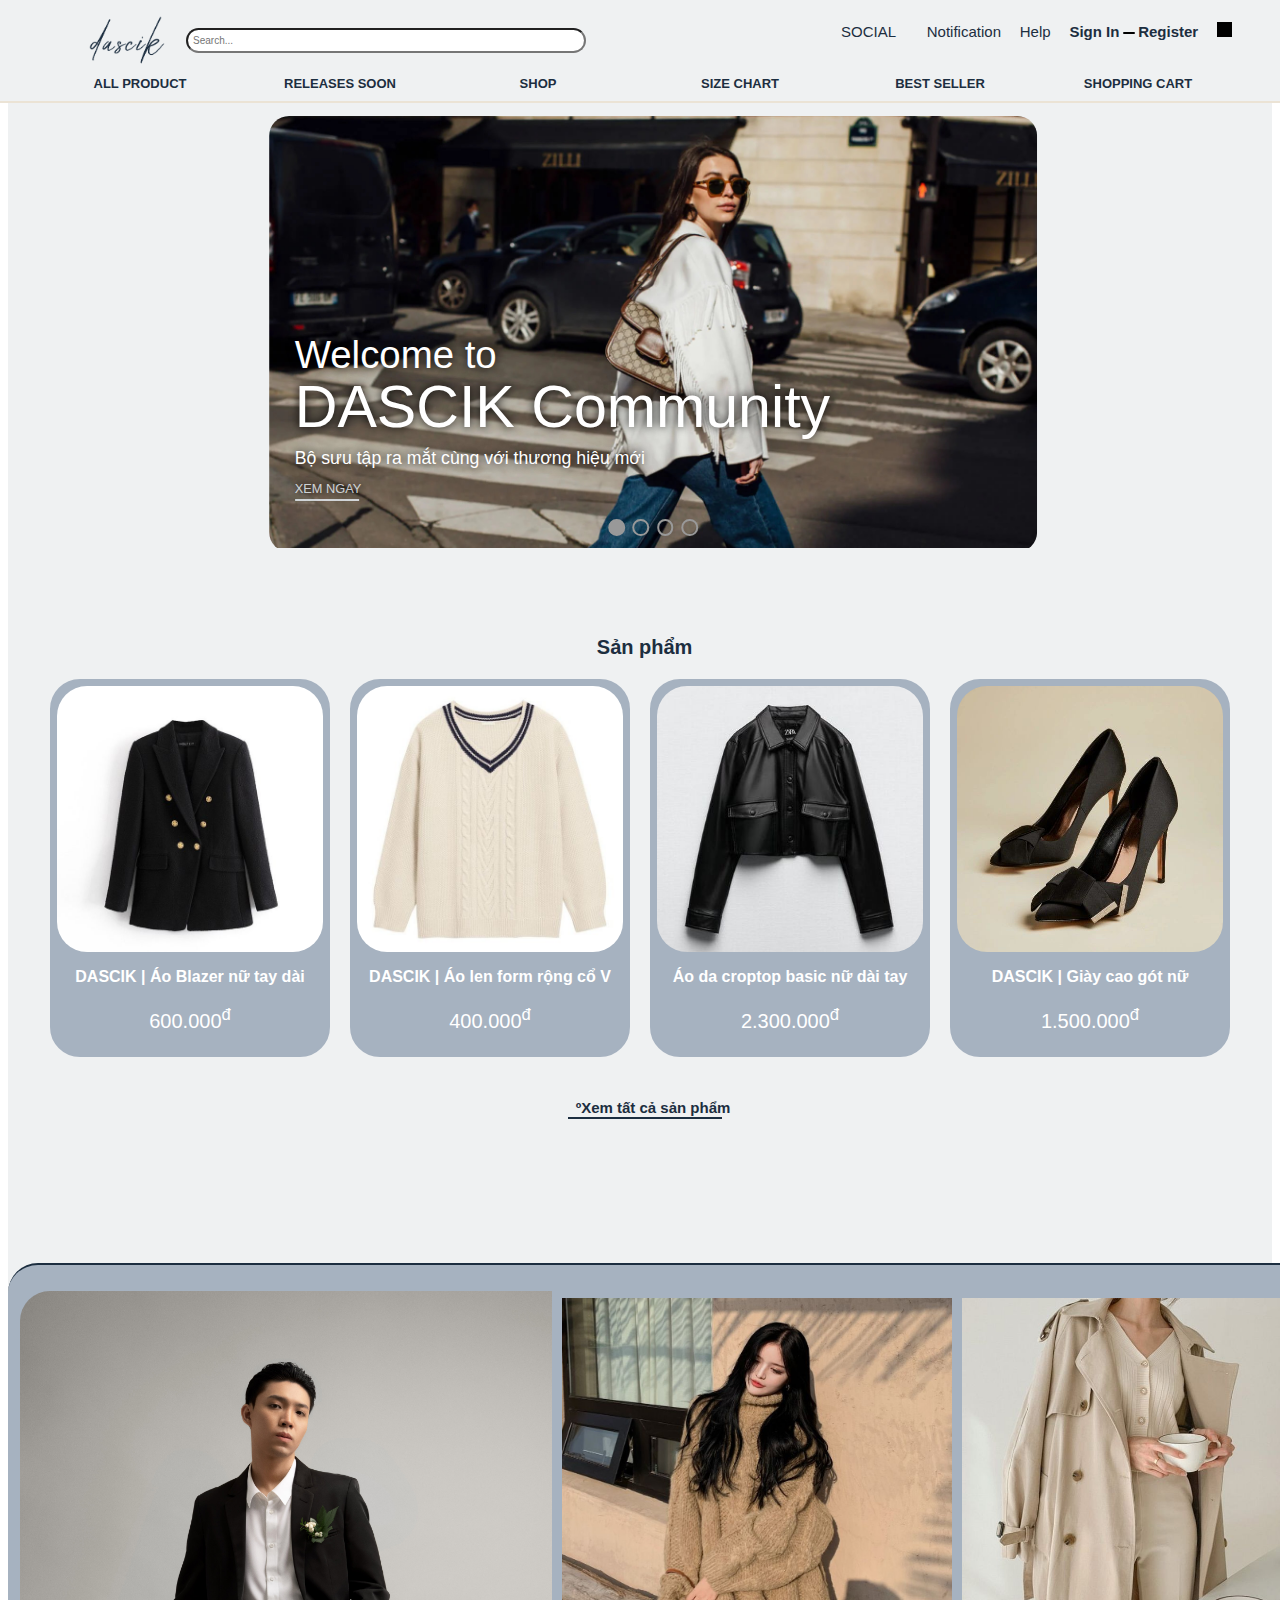
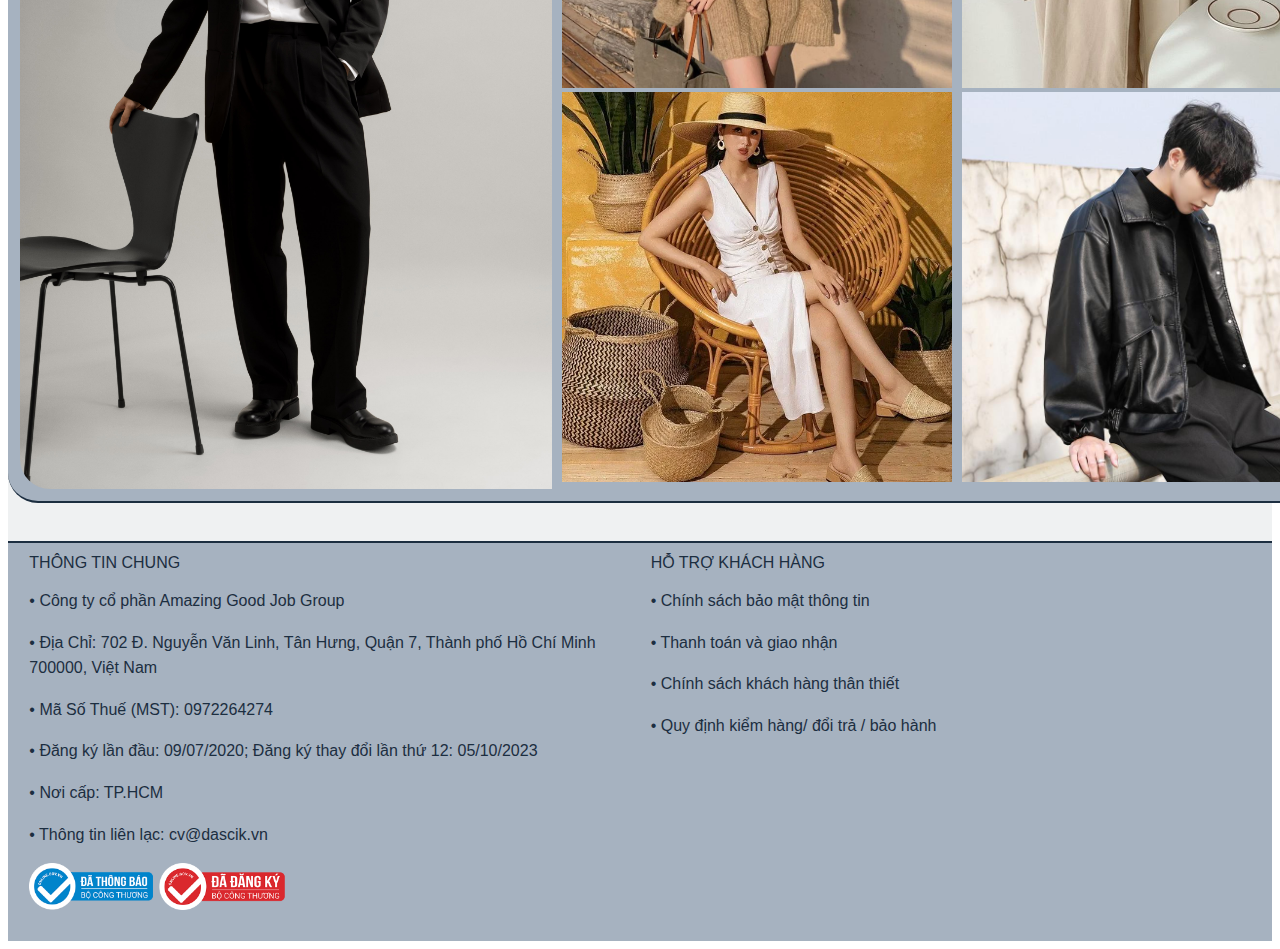
==== commit 36f1b45f: "add some thing" ====
--- a/index.html
+++ b/index.html
@@ -526,7 +526,8 @@
                         </footer>
                     </div>
                     <script src="/assets/js/index.js"></script>
-
+                </div>
+                <div clas="product-contain-all">
                     <div class="all-product">
                         <div class="product-imgs">
                             <img src="/assets/images/vest.jpg" alt="" class="big-img">
--- a/assets/css/main.css
+++ b/assets/css/main.css
@@ -666,6 +666,7 @@
 }
 
 /* sản phẩm */
+
 .product-category {
   display: flex;
   flex-wrap: wrap;
@@ -763,14 +764,14 @@
 }
 
 .all-product  {
-  /* width: 135.6rem; */
+  width: 135.6rem;
   height: 84rem;
   background-color: #A6B2C0;
   display: flex;
   /* flex-direction: column; */
   /* flex-wrap: wrap; */
-  /* align-items: center; */
-  /* justify-content: center; */
+  align-items: center;
+  justify-content: center;
   border-radius: 30px;
   /* margin-left: 2rem;
   margin-right: 2rem; */
@@ -1090,6 +1091,7 @@
     margin-top: -14rem;
   }
   .all-product {
+    width: 38rem;
     height: 34rem;
   }
   .btn-left,.btn-right {
